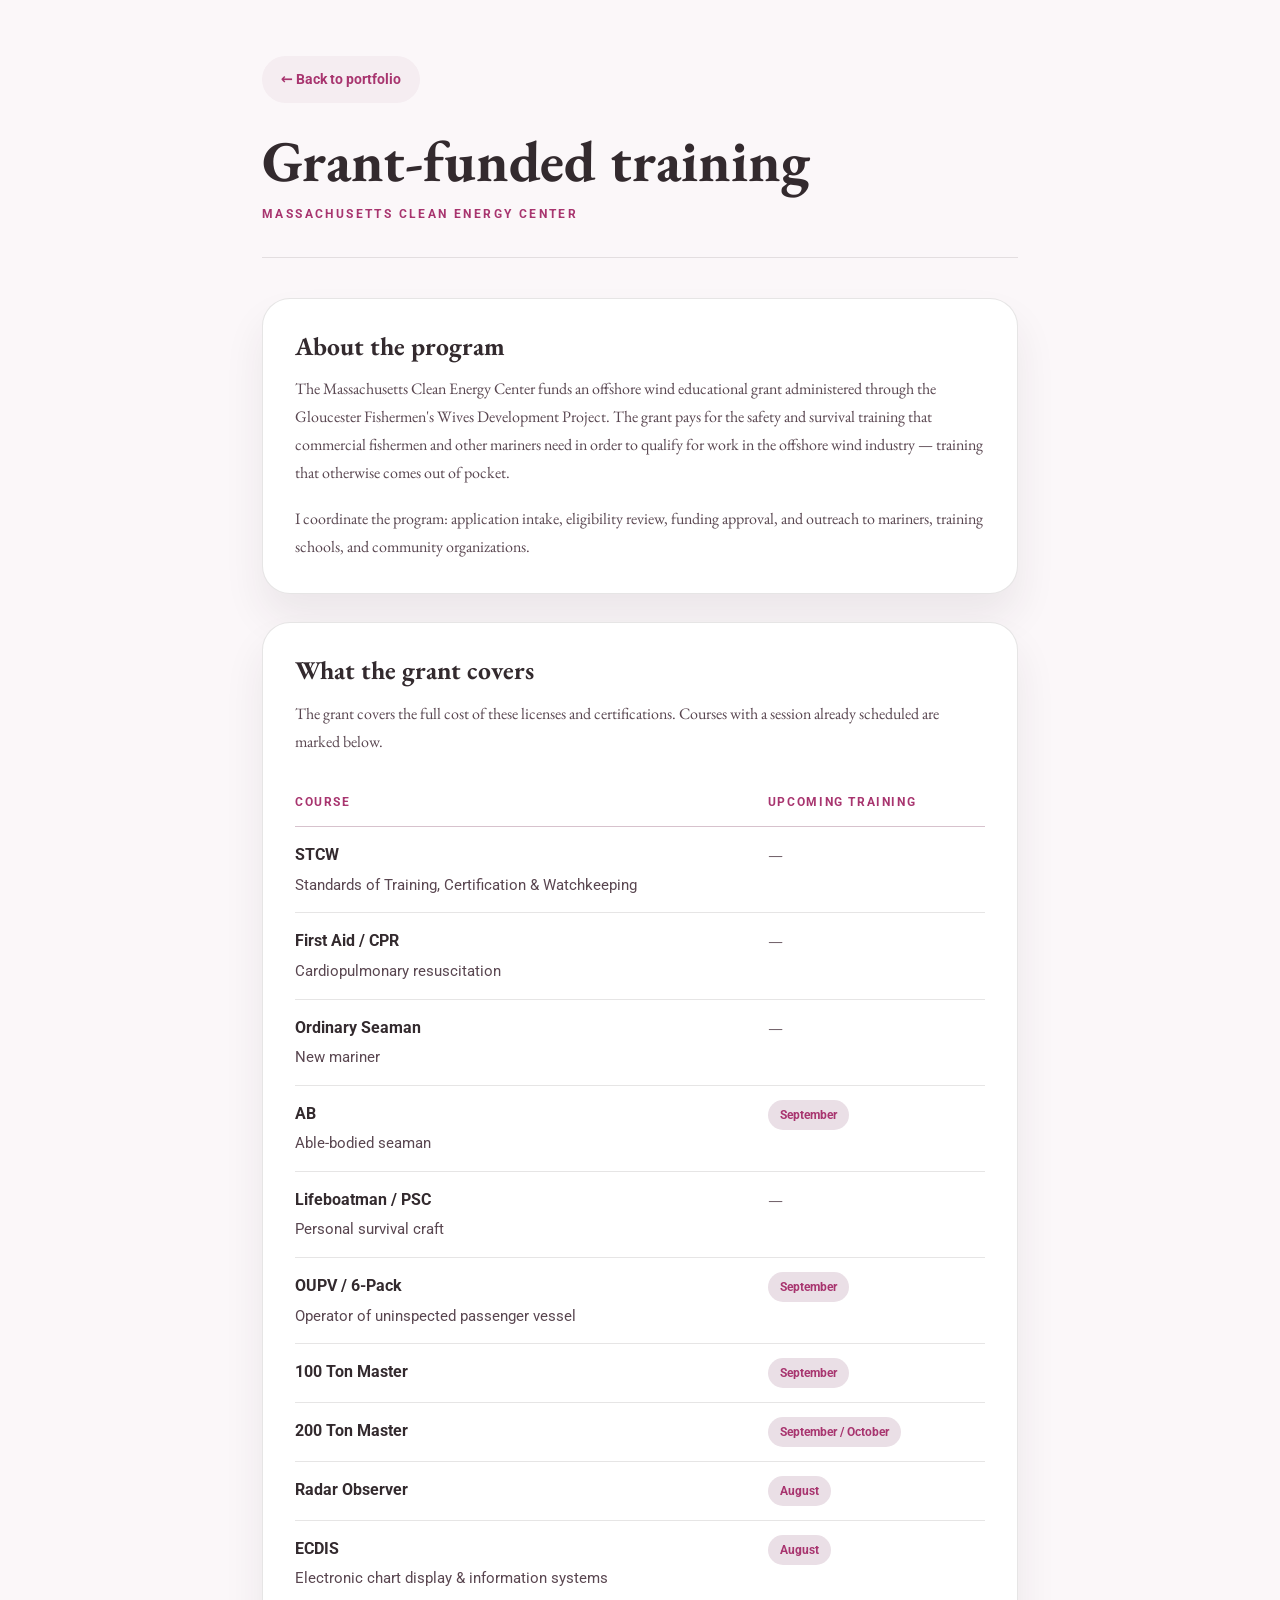
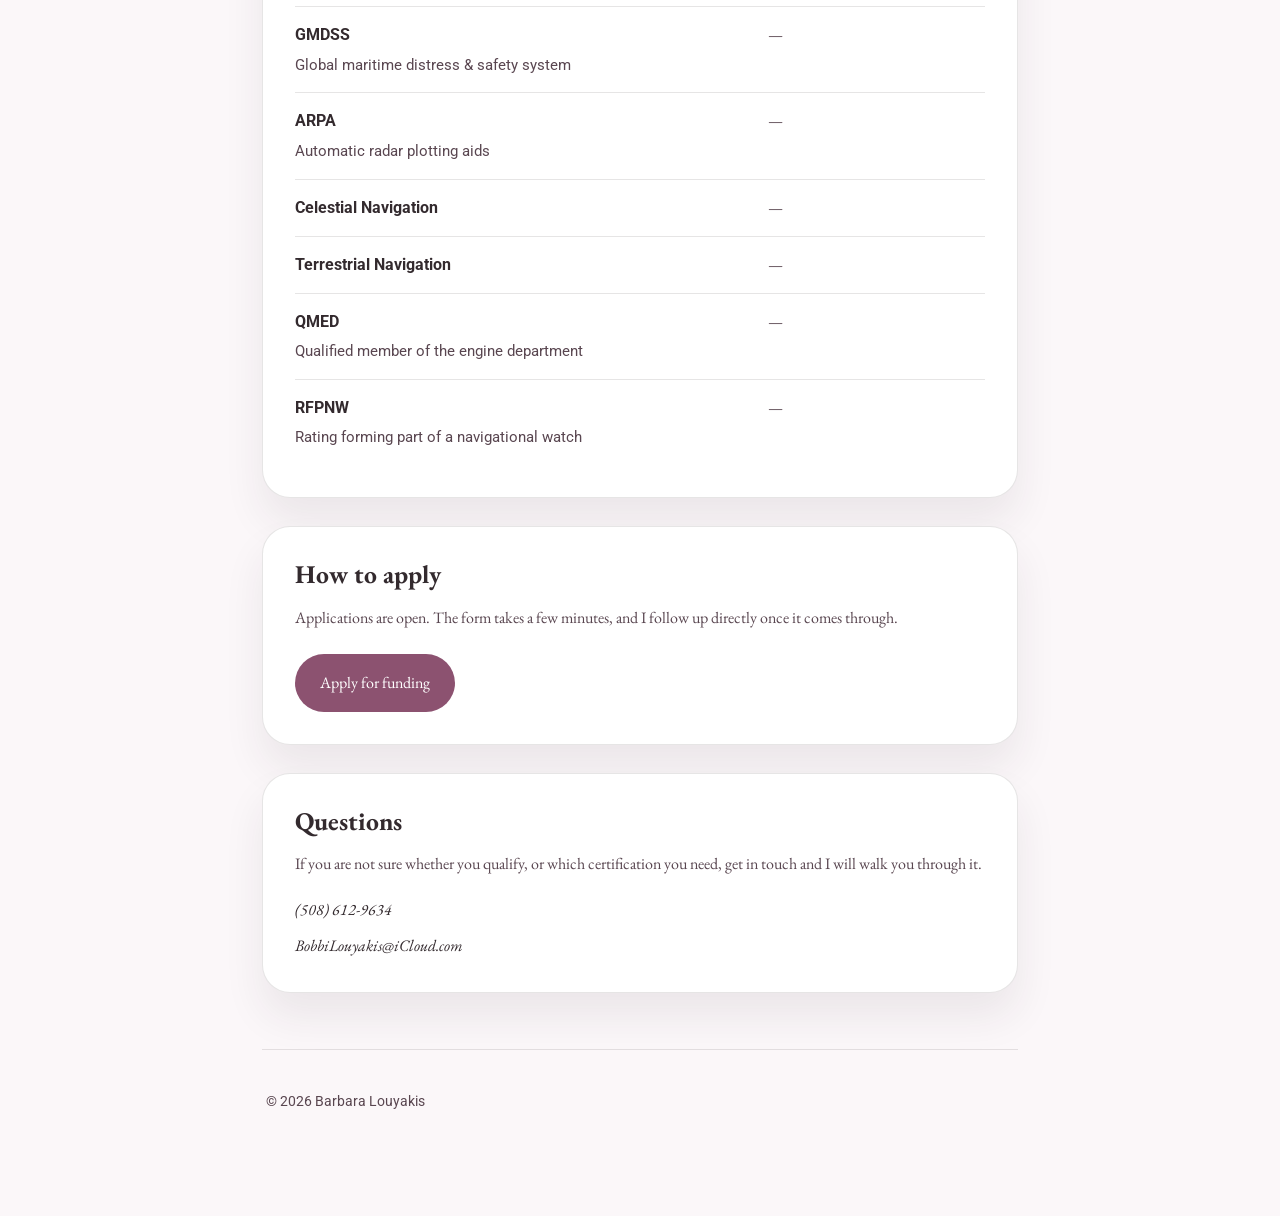
==== grant.html @ a952a066 "Add portfolio site Static portfolio built with HTML5, CSS3, and vanilla ES6 — no framework, no build" ====
<!doctype html>
<html lang="en">
  <head>
    <meta charset="UTF-8" />
    <meta name="viewport" content="width=device-width, initial-scale=1.0" />
    <meta name="author" content="Barbara Louyakis" />
    <meta
      name="description"
      content="Massachusetts Clean Energy Center grant funding for mariner safety and survival training, coordinated through the Gloucester Fishermen's Wives Development Project."
    />
    <title>Grant-Funded Training | Barbara Louyakis</title>
    <link rel="icon" href="assets/icons/logo.png" type="image/png" />
    <link rel="apple-touch-icon" href="assets/icons/logo.png" />
    <link rel="preconnect" href="https://fonts.googleapis.com" />
    <link rel="preconnect" href="https://fonts.gstatic.com" crossorigin />
    <link
      href="https://fonts.googleapis.com/css2?family=EB+Garamond:wght@400;500;600;700&family=Roboto:wght@400;500;700&display=swap"
      rel="stylesheet"
    />
    <link rel="stylesheet" href="css/base.css" />
    <link rel="stylesheet" href="css/layout.css" />
    <link rel="stylesheet" href="css/components.css" />
  </head>
  <body>
    <div class="page-shell">
      <header class="page-header">
        <a href="index.html" class="back-link">← Back to portfolio</a>
        <h1>Grant-funded training</h1>
        <p class="section-label">Massachusetts Clean Energy Center</p>
      </header>
      <main class="project-detail">
        <section>
          <h2>About the program</h2>
          <p>
            The Massachusetts Clean Energy Center funds an offshore wind
            educational grant administered through the Gloucester Fishermen's
            Wives Development Project. The grant pays for the safety and survival
            training that commercial fishermen and other mariners need in order
            to qualify for work in the offshore wind industry — training that
            otherwise comes out of pocket.
          </p>
          <p>
            I coordinate the program: application intake, eligibility review,
            funding approval, and outreach to mariners, training schools, and
            community organizations.
          </p>
        </section>

        <section>
          <h2>What the grant covers</h2>
          <p>
            The grant covers the full cost of these licenses and certifications.
            Courses with a session already scheduled are marked below.
          </p>
          <div class="table-wrap">
            <table class="course-table">
              <caption class="visually-hidden">
                Licenses and certifications covered by the grant, with upcoming
                training sessions
              </caption>
              <thead>
                <tr>
                  <th scope="col">Course</th>
                  <th scope="col">Upcoming training</th>
                </tr>
              </thead>
              <tbody>
                <tr>
                  <th scope="row">
                    STCW
                    <span class="course-full"
                      >Standards of Training, Certification &amp;
                      Watchkeeping</span
                    >
                  </th>
                  <td>
                    <span class="course-none" aria-label="Not yet scheduled"
                      >—</span
                    >
                  </td>
                </tr>
                <tr>
                  <th scope="row">
                    First Aid / CPR
                    <span class="course-full">Cardiopulmonary resuscitation</span>
                  </th>
                  <td>
                    <span class="course-none" aria-label="Not yet scheduled"
                      >—</span
                    >
                  </td>
                </tr>
                <tr>
                  <th scope="row">
                    Ordinary Seaman
                    <span class="course-full">New mariner</span>
                  </th>
                  <td>
                    <span class="course-none" aria-label="Not yet scheduled"
                      >—</span
                    >
                  </td>
                </tr>
                <tr>
                  <th scope="row">
                    AB
                    <span class="course-full">Able-bodied seaman</span>
                  </th>
                  <td><span class="course-when">September</span></td>
                </tr>
                <tr>
                  <th scope="row">
                    Lifeboatman / PSC
                    <span class="course-full">Personal survival craft</span>
                  </th>
                  <td>
                    <span class="course-none" aria-label="Not yet scheduled"
                      >—</span
                    >
                  </td>
                </tr>
                <tr>
                  <th scope="row">
                    OUPV / 6-Pack
                    <span class="course-full"
                      >Operator of uninspected passenger vessel</span
                    >
                  </th>
                  <td><span class="course-when">September</span></td>
                </tr>
                <tr>
                  <th scope="row">100 Ton Master</th>
                  <td><span class="course-when">September</span></td>
                </tr>
                <tr>
                  <th scope="row">200 Ton Master</th>
                  <td><span class="course-when">September / October</span></td>
                </tr>
                <tr>
                  <th scope="row">Radar Observer</th>
                  <td><span class="course-when">August</span></td>
                </tr>
                <tr>
                  <th scope="row">
                    ECDIS
                    <span class="course-full"
                      >Electronic chart display &amp; information systems</span
                    >
                  </th>
                  <td><span class="course-when">August</span></td>
                </tr>
                <tr>
                  <th scope="row">
                    GMDSS
                    <span class="course-full"
                      >Global maritime distress &amp; safety system</span
                    >
                  </th>
                  <td>
                    <span class="course-none" aria-label="Not yet scheduled"
                      >—</span
                    >
                  </td>
                </tr>
                <tr>
                  <th scope="row">
                    ARPA
                    <span class="course-full">Automatic radar plotting aids</span>
                  </th>
                  <td>
                    <span class="course-none" aria-label="Not yet scheduled"
                      >—</span
                    >
                  </td>
                </tr>
                <tr>
                  <th scope="row">Celestial Navigation</th>
                  <td>
                    <span class="course-none" aria-label="Not yet scheduled"
                      >—</span
                    >
                  </td>
                </tr>
                <tr>
                  <th scope="row">Terrestrial Navigation</th>
                  <td>
                    <span class="course-none" aria-label="Not yet scheduled"
                      >—</span
                    >
                  </td>
                </tr>
                <tr>
                  <th scope="row">
                    QMED
                    <span class="course-full"
                      >Qualified member of the engine department</span
                    >
                  </th>
                  <td>
                    <span class="course-none" aria-label="Not yet scheduled"
                      >—</span
                    >
                  </td>
                </tr>
                <tr>
                  <th scope="row">
                    RFPNW
                    <span class="course-full"
                      >Rating forming part of a navigational watch</span
                    >
                  </th>
                  <td>
                    <span class="course-none" aria-label="Not yet scheduled"
                      >—</span
                    >
                  </td>
                </tr>
              </tbody>
            </table>
          </div>
        </section>

        <section>
          <h2>How to apply</h2>
          <p>
            Applications are open. The form takes a few minutes, and I follow up
            directly once it comes through.
          </p>
          <a
            class="button primary"
            href="https://form.jotform.com/253586722565063"
            target="_blank"
            rel="noopener"
            >Apply for funding</a
          >
        </section>

        <section>
          <h2>Questions</h2>
          <p>
            If you are not sure whether you qualify, or which certification you
            need, get in touch and I will walk you through it.
          </p>
          <address class="contact-details">
            <a href="tel:+15086129634">(508) 612-9634</a>
            <a href="mailto:BobbiLouyakis@iCloud.com"
              >BobbiLouyakis@iCloud.com</a
            >
          </address>
        </section>
      </main>

      <footer class="site-footer">
        <p>© 2026 Barbara Louyakis</p>
      </footer>
    </div>
  </body>
</html>
---- css/base.css ----
:root {
  color-scheme: light;

  /* Surfaces — warm off-white with a pink tint */
  --bg: #fbf7f9;
  --surface: #ffffff;
  --surface-muted: #f5edf1;
  --surface-strong: #eadfe6;

  /* Text */
  --text: #332a2e;
  --muted: #594650;

  /* Brand — mauve carries interactive elements, pink is decorative only.
     #f22d92 tops out at 3.77:1 on white, so it never carries small text. */
  --primary: #8c5270;
  --primary-strong: #7a4462;
  --primary-soft: #bf4a86;
  --accent: #f22d92;
  --accent-text: #a8356f;

  --border: rgba(51, 42, 46, 0.12);
  --border-strong: rgba(140, 82, 112, 0.35);
  --shadow: 0 24px 40px rgba(51, 42, 46, 0.08);
  --shadow-lift: 0 16px 28px rgba(51, 42, 46, 0.1);

  --serif: "EB Garamond", Georgia, serif;
  --sans: "Roboto", system-ui, -apple-system, sans-serif;

  font-family: var(--serif);
  font-size: 16px;
  line-height: 1.75;
}

* {
  box-sizing: border-box;
}

html {
  scroll-behavior: smooth;
}

body {
  margin: 0;
  min-height: 100vh;
  background: var(--bg);
  color: var(--text);
}

img {
  display: block;
  max-width: 100%;
}

a {
  color: inherit;
  text-decoration: none;
}

button,
a.button {
  font: inherit;
  cursor: pointer;
}

::selection {
  background: rgba(242, 45, 146, 0.22);
}

body,
input,
button,
textarea,
select {
  font-family: var(--serif);
}

@media (prefers-reduced-motion: reduce) {
  html {
    scroll-behavior: auto;
  }

  *,
  *::before,
  *::after {
    animation-duration: 0.01ms !important;
    animation-iteration-count: 1 !important;
    transition-duration: 0.01ms !important;
  }
}
---- css/layout.css ----
:root {
  --sidebar-w: 320px;
}

.site-shell {
  min-height: 100vh;
}

.skip-link {
  position: fixed;
  left: -9999px;
  top: 0;
  z-index: 20;
  padding: 12px 20px;
  background: var(--primary);
  color: #fff;
  border-radius: 0 0 14px 0;
}

.skip-link:focus {
  left: 0;
}

.sidebar {
  position: fixed;
  top: 0;
  left: 0;
  z-index: 5;
  width: var(--sidebar-w);
  height: 100vh;
  overflow-y: auto;
  padding: 40px 32px;
  background: var(--surface);
  border-right: 1px solid var(--border);
  display: flex;
  flex-direction: column;
  gap: 32px;
}

.brand {
  display: flex;
  align-items: center;
  gap: 16px;
}

.brand-mark {
  width: 56px;
  height: 56px;
  flex: none;
  display: grid;
  place-items: center;
  background: linear-gradient(135deg, var(--accent) 0%, var(--primary) 100%);
  color: white;
  font-size: 1.1rem;
  font-weight: 700;
  border-radius: 18px;
}

.brand-name {
  margin: 0;
  font-size: 1rem;
  font-weight: 700;
}

.brand-tag {
  margin: 4px 0 0;
  font-size: 0.9rem;
  color: var(--muted);
}

.sidebar-nav {
  display: grid;
  gap: 12px;
}

.nav-link {
  display: inline-flex;
  align-items: center;
  gap: 12px;
  padding: 14px 16px;
  border-radius: 14px;
  border: 1px solid transparent;
  background: var(--surface-muted);
  color: var(--text);
  font-size: 0.95rem;
  font-weight: 500;
  transition:
    background-color 180ms ease,
    border-color 180ms ease,
    color 180ms ease;
}

.nav-link:hover,
.nav-link:focus-visible {
  border-color: var(--border-strong);
  background: var(--surface);
  color: var(--accent-text);
}

.nav-link.active {
  background: var(--primary);
  border-color: var(--primary);
  color: #fff;
  font-weight: 700;
}

.sidebar-note {
  margin-top: auto;
  padding: 20px 18px;
  border-radius: 24px;
  background: var(--surface-muted);
  border-left: 3px solid var(--accent);
  color: var(--muted);
  font-size: 0.95rem;
}

.sidebar-note p {
  margin: 0;
}

.content {
  margin-left: var(--sidebar-w);
  padding: 48px 56px;
  max-width: 1200px;
}

.hero-section {
  display: grid;
  grid-template-columns: 1.4fr 0.9fr;
  gap: 48px;
  align-items: start;
}

.section-panel {
  margin-top: 56px;
  padding: 40px;
  border-radius: 36px;
  background: var(--surface);
  box-shadow: var(--shadow);
}

.highlighted-section {
  background: linear-gradient(180deg, var(--surface-muted) 0%, #ffffff 100%);
}

.section-header {
  margin-bottom: 28px;
}

.eyebrow,
.section-label {
  text-transform: uppercase;
  letter-spacing: 0.2em;
  font-size: 0.75rem;
  font-weight: 700;
  color: var(--accent-text);
  margin: 0 0 16px;
}

.hero-copy h1,
.section-panel h2 {
  margin: 0;
  font-size: clamp(2rem, 3vw, 3.4rem);
  line-height: 1.05;
}

.project-card h3,
.work-card h3 {
  margin: 0;
  font-size: 1.5rem;
  line-height: 1.2;
}

.hero-copy p,
.section-panel p,
.project-card p,
.work-card p {
  color: var(--muted);
}

/* The bright pink clears WCAG AA only as large text (3.55:1 on --bg, above
   the 3:1 large-text floor). The h1 never renders below 32px, so it holds
   here — do not reuse this color at body sizes. */
.hero-accent {
  color: var(--accent);
}

.hero-description {
  max-width: 42rem;
  font-size: 1.05rem;
  margin: 24px 0 32px;
}

.hero-actions {
  display: flex;
  flex-wrap: wrap;
  gap: 16px;
}

.button {
  display: inline-flex;
  align-items: center;
  justify-content: center;
  padding: 14px 24px;
  border-radius: 999px;
  border: 1px solid transparent;
  transition:
    transform 180ms ease,
    background-color 180ms ease,
    border-color 180ms ease;
  text-decoration: none;
  font-weight: 700;
}

.button:hover,
.button:focus-visible {
  transform: translateY(-1px);
}

.button.primary {
  color: white;
  background: var(--primary);
}

.button.primary:hover,
.button.primary:focus-visible {
  background: var(--primary-strong);
}

.button.secondary {
  color: var(--accent-text);
  background: rgba(140, 82, 112, 0.1);
}

.button.secondary:hover,
.button.secondary:focus-visible {
  background: rgba(140, 82, 112, 0.18);
}

.button.tertiary {
  color: var(--accent-text);
  background: transparent;
  border-color: var(--border-strong);
}

.button.tertiary:hover,
.button.tertiary:focus-visible {
  background: var(--surface);
  border-color: var(--primary);
}

/* The aspect-ratio holds the box open before any image loads, so the hero
   never jumps. Slides stack on top of each other and cross-fade. */
.hero-slideshow {
  position: relative;
  margin-top: 36px;
  aspect-ratio: 1600 / 670;
  /* The frame lives here rather than on the slides, so it stays steady while
     the photos cross-fade behind it. */
  border: 4px solid var(--accent);
  border-radius: 12px;
  overflow: hidden;
}

.hero-slide {
  position: absolute;
  inset: 0;
  width: 100%;
  height: 100%;
  object-fit: cover;
  opacity: 0;
  transition: opacity 700ms ease;
}

.hero-slide.is-active {
  opacity: 1;
}

.slideshow-dots {
  display: flex;
  justify-content: center;
  gap: 6px;
  margin-top: 12px;
}

/* 24px button around a 9px dot keeps the tap target usable on touch. */
.slideshow-dot {
  width: 24px;
  height: 24px;
  display: grid;
  place-items: center;
  padding: 0;
  border: none;
  border-radius: 999px;
  background: none;
  cursor: pointer;
}

.slideshow-dot::before {
  content: "";
  width: 9px;
  height: 9px;
  border-radius: 999px;
  border: 1px solid var(--primary);
  transition:
    background-color 180ms ease,
    border-color 180ms ease;
}

.slideshow-dot:hover::before {
  border-color: var(--accent);
}

.slideshow-dot[aria-current="true"]::before {
  background: var(--accent);
  border-color: var(--accent);
}

.hero-panel {
  padding: 32px;
  border-radius: 32px;
  background: var(--surface-muted);
}

.panel-headline {
  margin-bottom: 18px;
  color: var(--accent-text);
  font-size: 0.95rem;
  font-weight: 700;
}

.hero-highlights {
  display: grid;
  gap: 18px;
}

.highlight-card {
  padding: 22px;
  border-radius: 24px;
  background: var(--surface);
  border: 1px solid var(--border);
}

.highlight-title,
.project-tag {
  margin: 0 0 10px;
  font-size: 0.92rem;
  font-weight: 700;
  color: var(--accent-text);
}

.highlight-copy {
  margin: 0;
}

.grid {
  display: grid;
  gap: 24px;
}

.cards-grid {
  grid-template-columns: repeat(3, minmax(0, 1fr));
}

.project-card,
.work-card {
  display: flex;
  flex-direction: column;
  padding: 28px;
  border-radius: 28px;
  border: 1px solid var(--border);
  background: var(--surface);
  transition:
    transform 180ms ease,
    border-color 180ms ease,
    box-shadow 180ms ease;
}

.project-card:hover,
.project-card:focus-visible,
.work-card:hover,
.work-card:focus-visible {
  transform: translateY(-2px);
  border-color: var(--border-strong);
  box-shadow: var(--shadow-lift);
}

.project-meta {
  margin-top: auto;
  padding-top: 16px;
  border-top: 1px solid var(--border);
  color: var(--muted);
  font-size: 0.9rem;
}

.skill-groups {
  display: grid;
  gap: 28px;
}

.skill-group h3,
.course-panel h3,
.credential-panel h3 {
  margin: 0 0 14px;
  font-size: 0.78rem;
  font-weight: 700;
  text-transform: uppercase;
  letter-spacing: 0.16em;
  color: var(--accent-text);
}

/* auto-fit so a third or fourth credential block slots in without
   touching the CSS. */
.credential-groups {
  display: grid;
  grid-template-columns: repeat(auto-fit, minmax(270px, 1fr));
  gap: 24px;
  margin-top: 24px;
  align-items: start;
}

.credential-panel {
  padding: 28px;
  border-radius: 28px;
  background: var(--surface-muted);
  border: 1px solid var(--border);
}

.service-branch {
  margin: 0 0 18px;
}

#service .table-wrap {
  margin-top: 0;
}

.course-panel {
  margin-top: 24px;
  padding: 28px;
  border-radius: 28px;
  background: var(--surface-muted);
  border: 1px solid var(--border);
}

.course-panel p {
  margin: 0 0 20px;
  max-width: 52rem;
}

.course-state {
  margin-left: 8px;
  padding: 2px 9px;
  border-radius: 999px;
  background: var(--surface-strong);
  color: var(--muted);
  font-size: 0.72rem;
  font-weight: 400;
  text-transform: uppercase;
  letter-spacing: 0.08em;
}

.highlight-grid {
  display: grid;
  grid-template-columns: 1.3fr 0.9fr;
  gap: 32px;
  align-items: start;
}

.callout-card {
  padding: 28px;
  border-radius: 28px;
  background: var(--surface-strong);
  border: 1px solid var(--border);
}

.callout-title {
  margin: 0 0 14px;
  font-size: 1.1rem;
  font-weight: 700;
  color: var(--text);
}

/* Wide content scrolls inside its own container so the page body never
   scrolls horizontally. */
.table-wrap {
  margin-top: 22px;
  overflow-x: auto;
}

.course-table {
  width: 100%;
  border-collapse: collapse;
  text-align: left;
}

.course-table th,
.course-table td {
  padding: 14px 16px 14px 0;
  border-bottom: 1px solid var(--border);
  vertical-align: top;
}

.course-table td {
  padding-right: 0;
  white-space: nowrap;
}

.course-table thead th {
  font-size: 0.72rem;
  font-weight: 700;
  text-transform: uppercase;
  letter-spacing: 0.14em;
  color: var(--accent-text);
  border-bottom: 1px solid var(--border-strong);
}

.course-table tbody th {
  font-size: 0.98rem;
  font-weight: 700;
  color: var(--text);
}

.course-table tbody tr:last-child th,
.course-table tbody tr:last-child td {
  border-bottom: none;
}

.course-full {
  display: block;
  margin-top: 4px;
  max-width: 30rem;
  font-weight: 400;
  font-size: 0.92rem;
  color: var(--muted);
  white-space: normal;
}

.course-when {
  display: inline-block;
  padding: 4px 12px;
  border-radius: 999px;
  background: var(--surface-strong);
  color: var(--accent-text);
  font-size: 0.78rem;
  font-weight: 700;
}

.course-none {
  color: var(--muted);
}

.visually-hidden {
  position: absolute;
  width: 1px;
  height: 1px;
  margin: -1px;
  padding: 0;
  overflow: hidden;
  clip: rect(0 0 0 0);
  white-space: nowrap;
  border: 0;
}

.callout-actions {
  display: flex;
  flex-wrap: wrap;
  gap: 12px;
  margin-top: 20px;
}

.project-detail .contact-details {
  margin-top: 18px;
  font-size: 1rem;
}

.contact-panel {
  padding-top: 46px;
}

.contact-copy {
  display: grid;
  gap: 24px;
  justify-items: start;
}

.contact-details {
  display: grid;
  gap: 8px;
  margin: 0;
  font-size: 1.05rem;
}

.contact-details a:hover,
.contact-details a:focus-visible {
  color: var(--accent-text);
  text-decoration: underline;
}

.site-footer {
  margin-top: 56px;
  padding: 24px 4px 8px;
  border-top: 1px solid var(--border);
  color: var(--muted);
  font-size: 0.9rem;
}

/* ---------------------------------------------------------------
   Project detail pages (projects/*.html)
   --------------------------------------------------------------- */

.page-shell {
  max-width: 820px;
  margin: 0 auto;
  padding: 56px 32px 80px;
}

.page-header {
  padding-bottom: 32px;
  margin-bottom: 40px;
  border-bottom: 1px solid var(--border);
}

.back-link {
  display: inline-flex;
  align-items: center;
  gap: 8px;
  margin-bottom: 28px;
  padding: 10px 18px;
  border-radius: 999px;
  background: var(--surface-muted);
  border: 1px solid transparent;
  color: var(--accent-text);
  font-family: var(--sans);
  font-size: 0.9rem;
  font-weight: 700;
  transition:
    background-color 180ms ease,
    border-color 180ms ease;
}

.back-link:hover,
.back-link:focus-visible {
  background: var(--surface);
  border-color: var(--border-strong);
}

.page-header h1 {
  margin: 0 0 12px;
  font-size: clamp(2.4rem, 5vw, 3.6rem);
  line-height: 1.05;
}

.page-header .section-label {
  margin: 0;
}

.project-detail {
  display: grid;
  gap: 28px;
}

.project-detail section {
  padding: 32px;
  border-radius: 28px;
  background: var(--surface);
  border: 1px solid var(--border);
  box-shadow: var(--shadow);
}

.project-detail h2 {
  margin: 0 0 14px;
  font-size: 1.6rem;
  line-height: 1.2;
  color: var(--text);
}

.project-detail p {
  margin: 0;
  color: var(--muted);
}

.project-detail ul {
  color: var(--muted);
}

/* Cards that stack prose and lists need the gaps back — .project-detail p
   is margin-free so a lone paragraph sits flush under its heading. */
.project-detail p + ul,
.project-detail ul + p,
.project-detail p + p {
  margin-top: 18px;
}

.project-detail code {
  padding: 2px 7px;
  border-radius: 8px;
  background: var(--surface-muted);
  border: 1px solid var(--border);
  font-family: ui-monospace, SFMono-Regular, Menlo, monospace;
  font-size: 0.88em;
  color: var(--accent-text);
}

.byline {
  font-family: var(--sans);
  font-size: 0.9rem;
}

.section-label .course-state {
  vertical-align: middle;
}

.project-detail .button {
  margin-top: 22px;
}

/* The row already carries the spacing — don't stack both. */
.project-detail .callout-actions .button {
  margin-top: 0;
}

.project-detail li:last-child {
  margin-bottom: 0;
}

.tech-list {
  display: flex;
  flex-wrap: wrap;
  gap: 10px;
  margin: 0;
  padding: 0;
  list-style: none;
}

.tech-list li {
  margin: 0;
  padding: 8px 16px;
  border-radius: 999px;
  background: var(--surface-muted);
  border: 1px solid var(--border);
  color: var(--accent-text);
  font-family: var(--sans);
  font-size: 0.85rem;
  font-weight: 500;
}

/* ---------------------------------------------------------------
   Responsive
   --------------------------------------------------------------- */

@media (max-width: 1280px) {
  :root {
    --sidebar-w: 280px;
  }
}

@media (max-width: 1024px) {
  .sidebar {
    position: static;
    width: auto;
    height: auto;
    overflow-y: visible;
    border-right: none;
    border-bottom: 1px solid var(--border);
  }

  .content {
    margin-left: 0;
  }

  .sidebar-nav {
    grid-template-columns: repeat(auto-fit, minmax(150px, 1fr));
  }

  .sidebar-note {
    margin-top: 0;
  }

  .hero-section,
  .highlight-grid {
    grid-template-columns: 1fr;
  }

  .content {
    padding: 32px 24px;
  }

  .cards-grid {
    grid-template-columns: 1fr;
  }
}

@media (max-width: 700px) {
  .sidebar {
    padding: 28px 20px;
  }

  .content {
    padding: 24px 18px;
  }

  .page-shell {
    padding: 32px 20px 56px;
  }

  .section-panel,
  .project-detail section {
    padding: 28px 22px;
  }

  .hero-copy h1,
  .section-panel h2 {
    font-size: 2.4rem;
  }

  .button {
    width: 100%;
  }
}
---- css/components.css ----
/* Typography assignment — the serif carries headings, the sans carries
   labels, navigation, and anything small or uppercase. */

.brand-name,
.brand-tag,
.nav-link,
.sidebar-note p,
.eyebrow,
.section-label,
.project-tag,
.highlight-title,
.panel-headline,
.callout-title,
.project-meta,
.button,
.site-footer,
.skill-group h3,
.course-panel h3,
.credential-panel h3,
.course-state,
.course-table th,
.course-when,
.byline {
  font-family: var(--sans);
}

.hero-copy h1,
.section-panel h2,
.page-header h1,
.project-detail h2,
.project-card h3,
.work-card h3 {
  font-family: var(--serif);
}

ul {
  margin: 0;
  padding-left: 1.25rem;
}

li {
  margin-bottom: 10px;
}

button,
input,
textarea,
select {
  border: 1px solid var(--border);
  border-radius: 18px;
}

:focus-visible {
  outline: 3px solid rgba(140, 82, 112, 0.45);
  outline-offset: 3px;
}

button:focus,
input:focus,
textarea:focus,
select:focus {
  outline: 3px solid rgba(140, 82, 112, 0.45);
  outline-offset: 3px;
}
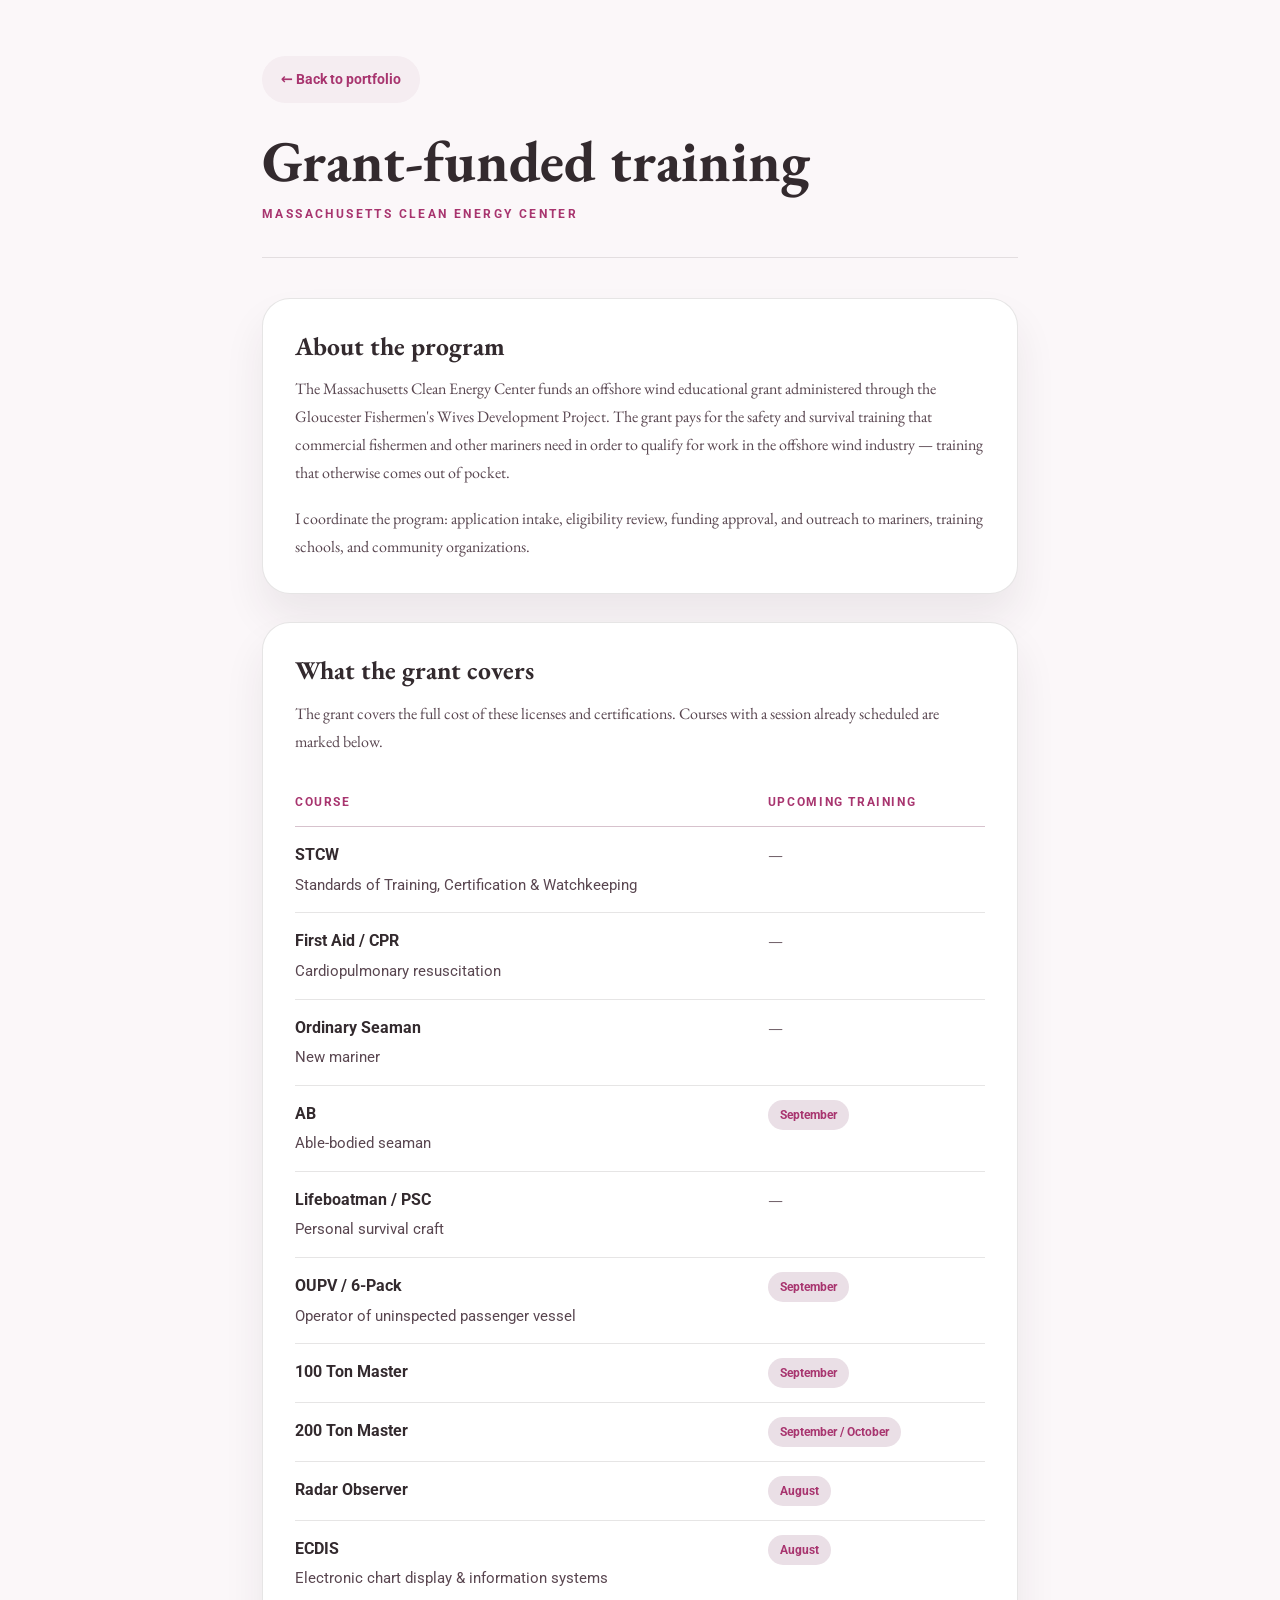
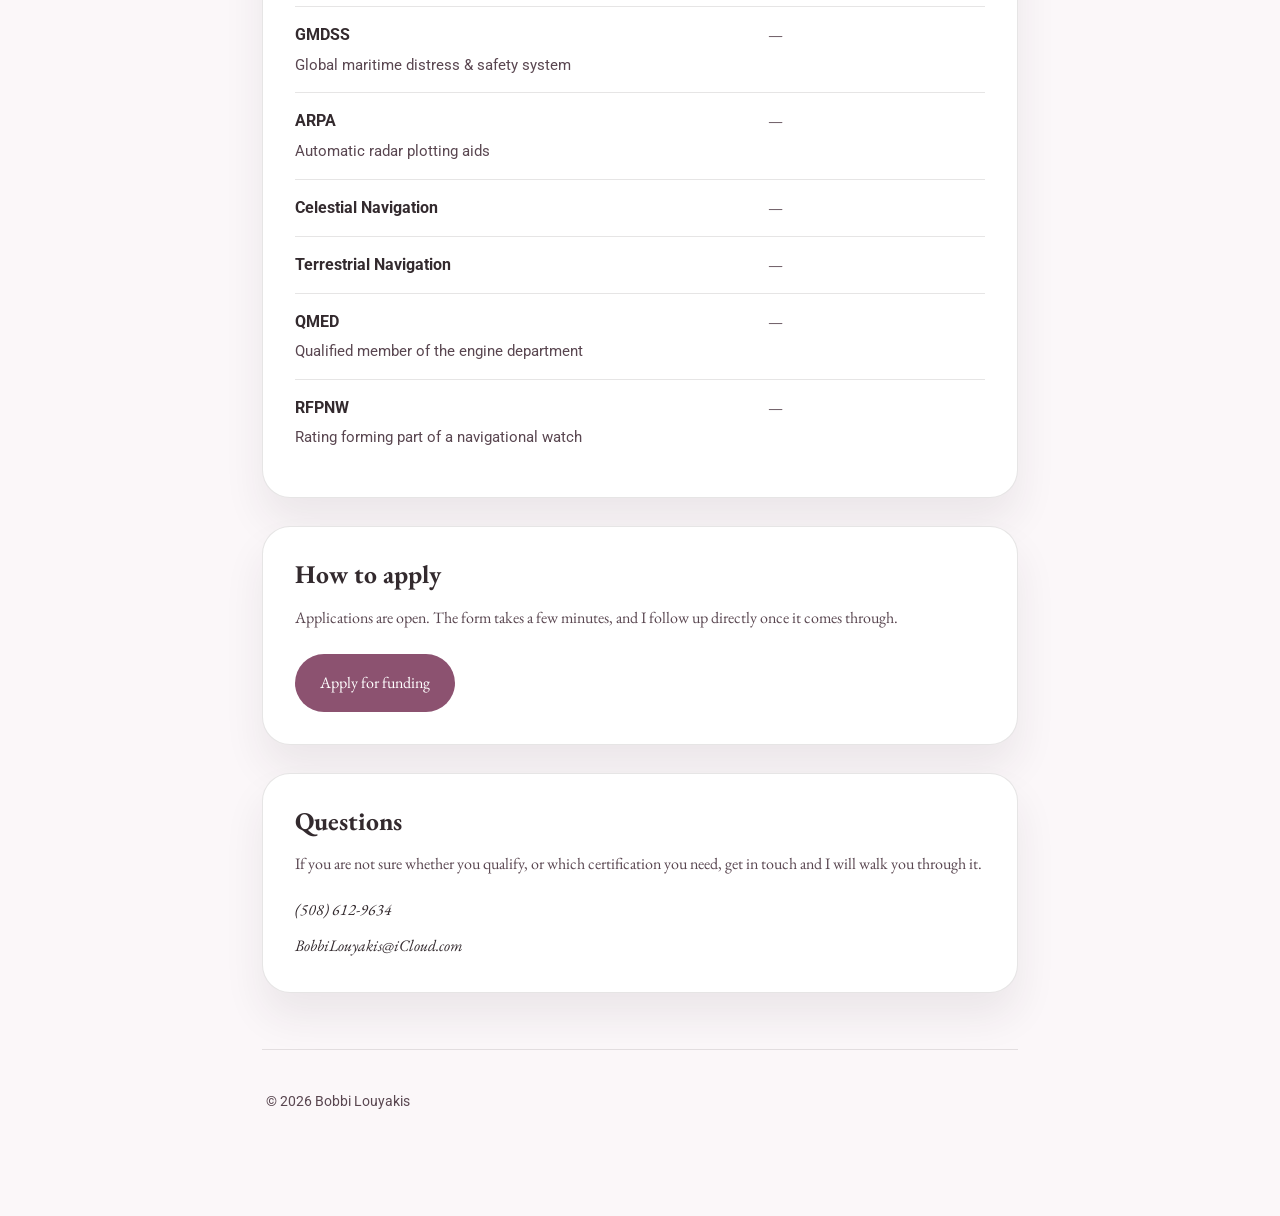
==== commit f325d1ba: "Use "Bobbi" consistently across the site Page titles, author meta tags, and footers said "Barbara" w" ====
--- a/grant.html
+++ b/grant.html
@@ -3,12 +3,12 @@
   <head>
     <meta charset="UTF-8" />
     <meta name="viewport" content="width=device-width, initial-scale=1.0" />
-    <meta name="author" content="Barbara Louyakis" />
+    <meta name="author" content="Bobbi Louyakis" />
     <meta
       name="description"
       content="Massachusetts Clean Energy Center grant funding for mariner safety and survival training, coordinated through the Gloucester Fishermen's Wives Development Project."
     />
-    <title>Grant-Funded Training | Barbara Louyakis</title>
+    <title>Grant-Funded Training | Bobbi Louyakis</title>
     <link rel="icon" href="assets/icons/logo.png" type="image/png" />
     <link rel="apple-touch-icon" href="assets/icons/logo.png" />
     <link rel="preconnect" href="https://fonts.googleapis.com" />
@@ -251,7 +251,7 @@
       </main>
 
       <footer class="site-footer">
-        <p>© 2026 Barbara Louyakis</p>
+        <p>© 2026 Bobbi Louyakis</p>
       </footer>
     </div>
   </body>
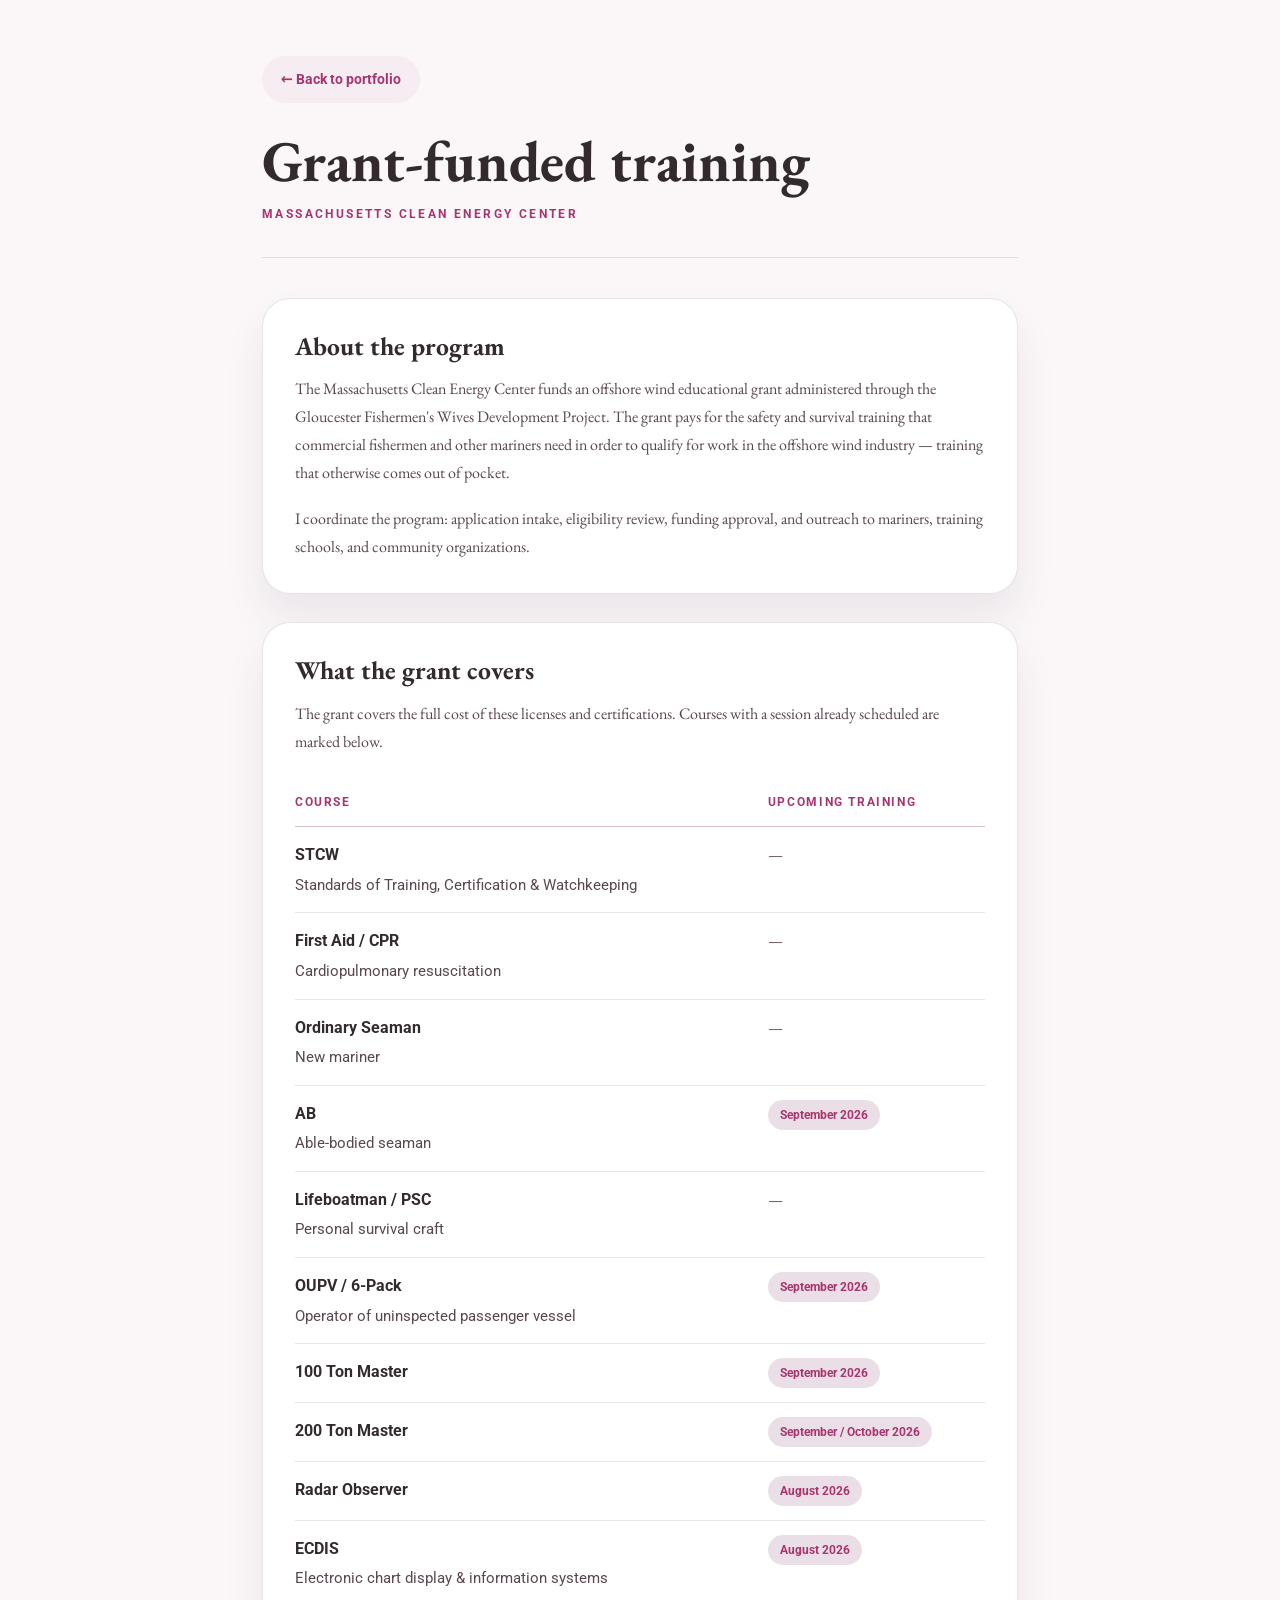
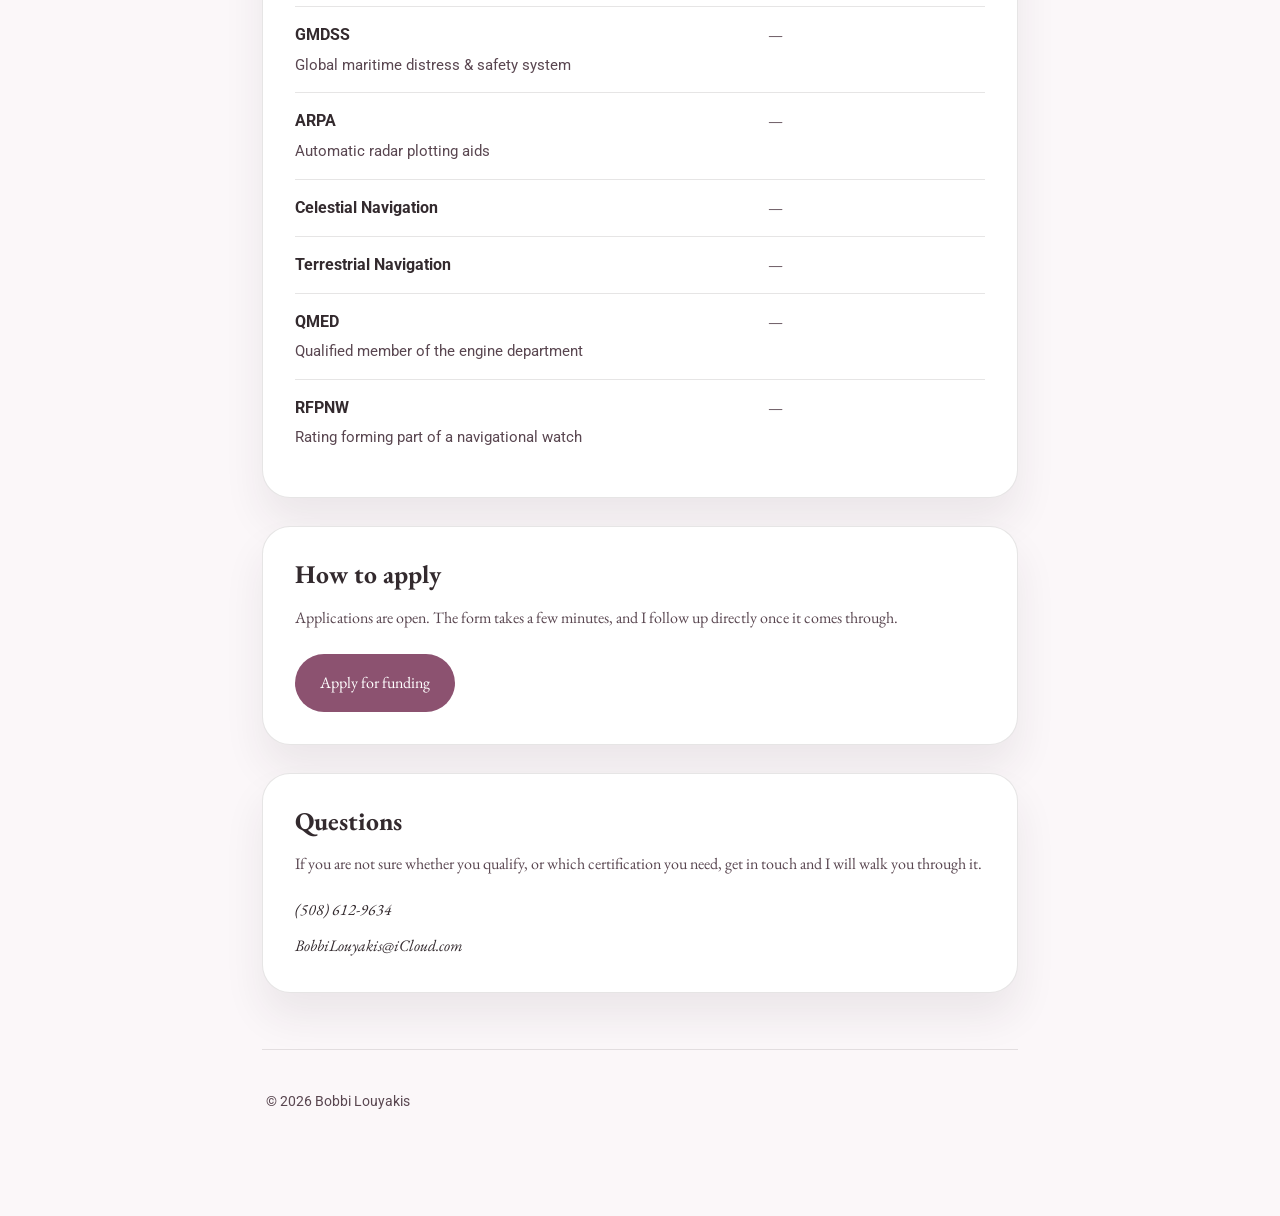
==== commit 322a12c4: "Date the grant sessions and capitalize Mariner The "Upcoming training" column listed bare month name" ====
--- a/grant.html
+++ b/grant.html
@@ -8,6 +8,34 @@
       name="description"
       content="Massachusetts Clean Energy Center grant funding for mariner safety and survival training, coordinated through the Gloucester Fishermen's Wives Development Project."
     />
+    <link
+      rel="canonical"
+      href="https://blouyakis.github.io/portfolio/grant.html"
+    />
+
+    <meta property="og:type" content="article" />
+    <meta property="og:site_name" content="Bobbi Louyakis" />
+    <meta
+      property="og:url"
+      content="https://blouyakis.github.io/portfolio/grant.html"
+    />
+    <meta property="og:title" content="Grant-Funded Mariner Training" />
+    <meta
+      property="og:description"
+      content="Massachusetts Clean Energy Center grant funding covers the full cost of safety, survival, and licensing courses for commercial fishermen and mariners. Applications are open."
+    />
+    <meta
+      property="og:image"
+      content="https://blouyakis.github.io/portfolio/assets/images/og-preview.jpg"
+    />
+    <meta property="og:image:width" content="1200" />
+    <meta property="og:image:height" content="630" />
+    <meta
+      property="og:image:alt"
+      content="Bobbi Louyakis — full-stack developer, mariner, and EMT"
+    />
+    <meta name="twitter:card" content="summary_large_image" />
+
     <title>Grant-Funded Training | Bobbi Louyakis</title>
     <link rel="icon" href="assets/icons/logo.png" type="image/png" />
     <link rel="apple-touch-icon" href="assets/icons/logo.png" />
@@ -17,18 +45,19 @@
       href="https://fonts.googleapis.com/css2?family=EB+Garamond:wght@400;500;600;700&family=Roboto:wght@400;500;700&display=swap"
       rel="stylesheet"
     />
-    <link rel="stylesheet" href="css/base.css" />
-    <link rel="stylesheet" href="css/layout.css" />
-    <link rel="stylesheet" href="css/components.css" />
+    <link rel="stylesheet" href="css/base.css?v=2" />
+    <link rel="stylesheet" href="css/layout.css?v=2" />
+    <link rel="stylesheet" href="css/components.css?v=2" />
   </head>
   <body>
+    <a class="skip-link" href="#main">Skip to main content</a>
     <div class="page-shell">
       <header class="page-header">
         <a href="index.html" class="back-link">← Back to portfolio</a>
         <h1>Grant-funded training</h1>
         <p class="section-label">Massachusetts Clean Energy Center</p>
       </header>
-      <main class="project-detail">
+      <main class="project-detail" id="main">
         <section>
           <h2>About the program</h2>
           <p>
@@ -74,9 +103,7 @@
                     >
                   </th>
                   <td>
-                    <span class="course-none" aria-label="Not yet scheduled"
-                      >—</span
-                    >
+                    <span class="course-none"><span class="visually-hidden">Not yet scheduled</span><span aria-hidden="true">—</span></span>
                   </td>
                 </tr>
                 <tr>
@@ -85,9 +112,7 @@
                     <span class="course-full">Cardiopulmonary resuscitation</span>
                   </th>
                   <td>
-                    <span class="course-none" aria-label="Not yet scheduled"
-                      >—</span
-                    >
+                    <span class="course-none"><span class="visually-hidden">Not yet scheduled</span><span aria-hidden="true">—</span></span>
                   </td>
                 </tr>
                 <tr>
@@ -96,9 +121,7 @@
                     <span class="course-full">New mariner</span>
                   </th>
                   <td>
-                    <span class="course-none" aria-label="Not yet scheduled"
-                      >—</span
-                    >
+                    <span class="course-none"><span class="visually-hidden">Not yet scheduled</span><span aria-hidden="true">—</span></span>
                   </td>
                 </tr>
                 <tr>
@@ -106,7 +129,7 @@
                     AB
                     <span class="course-full">Able-bodied seaman</span>
                   </th>
-                  <td><span class="course-when">September</span></td>
+                  <td><span class="course-when">September 2026</span></td>
                 </tr>
                 <tr>
                   <th scope="row">
@@ -114,9 +137,7 @@
                     <span class="course-full">Personal survival craft</span>
                   </th>
                   <td>
-                    <span class="course-none" aria-label="Not yet scheduled"
-                      >—</span
-                    >
+                    <span class="course-none"><span class="visually-hidden">Not yet scheduled</span><span aria-hidden="true">—</span></span>
                   </td>
                 </tr>
                 <tr>
@@ -126,19 +147,19 @@
                       >Operator of uninspected passenger vessel</span
                     >
                   </th>
-                  <td><span class="course-when">September</span></td>
+                  <td><span class="course-when">September 2026</span></td>
                 </tr>
                 <tr>
                   <th scope="row">100 Ton Master</th>
-                  <td><span class="course-when">September</span></td>
+                  <td><span class="course-when">September 2026</span></td>
                 </tr>
                 <tr>
                   <th scope="row">200 Ton Master</th>
-                  <td><span class="course-when">September / October</span></td>
+                  <td><span class="course-when">September / October 2026</span></td>
                 </tr>
                 <tr>
                   <th scope="row">Radar Observer</th>
-                  <td><span class="course-when">August</span></td>
+                  <td><span class="course-when">August 2026</span></td>
                 </tr>
                 <tr>
                   <th scope="row">
@@ -147,7 +168,7 @@
                       >Electronic chart display &amp; information systems</span
                     >
                   </th>
-                  <td><span class="course-when">August</span></td>
+                  <td><span class="course-when">August 2026</span></td>
                 </tr>
                 <tr>
                   <th scope="row">
@@ -157,9 +178,7 @@
                     >
                   </th>
                   <td>
-                    <span class="course-none" aria-label="Not yet scheduled"
-                      >—</span
-                    >
+                    <span class="course-none"><span class="visually-hidden">Not yet scheduled</span><span aria-hidden="true">—</span></span>
                   </td>
                 </tr>
                 <tr>
@@ -168,25 +187,19 @@
                     <span class="course-full">Automatic radar plotting aids</span>
                   </th>
                   <td>
-                    <span class="course-none" aria-label="Not yet scheduled"
-                      >—</span
-                    >
+                    <span class="course-none"><span class="visually-hidden">Not yet scheduled</span><span aria-hidden="true">—</span></span>
                   </td>
                 </tr>
                 <tr>
                   <th scope="row">Celestial Navigation</th>
                   <td>
-                    <span class="course-none" aria-label="Not yet scheduled"
-                      >—</span
-                    >
+                    <span class="course-none"><span class="visually-hidden">Not yet scheduled</span><span aria-hidden="true">—</span></span>
                   </td>
                 </tr>
                 <tr>
                   <th scope="row">Terrestrial Navigation</th>
                   <td>
-                    <span class="course-none" aria-label="Not yet scheduled"
-                      >—</span
-                    >
+                    <span class="course-none"><span class="visually-hidden">Not yet scheduled</span><span aria-hidden="true">—</span></span>
                   </td>
                 </tr>
                 <tr>
@@ -197,9 +210,7 @@
                     >
                   </th>
                   <td>
-                    <span class="course-none" aria-label="Not yet scheduled"
-                      >—</span
-                    >
+                    <span class="course-none"><span class="visually-hidden">Not yet scheduled</span><span aria-hidden="true">—</span></span>
                   </td>
                 </tr>
                 <tr>
@@ -210,9 +221,7 @@
                     >
                   </th>
                   <td>
-                    <span class="course-none" aria-label="Not yet scheduled"
-                      >—</span
-                    >
+                    <span class="course-none"><span class="visually-hidden">Not yet scheduled</span><span aria-hidden="true">—</span></span>
                   </td>
                 </tr>
               </tbody>
--- a/css/base.css
+++ b/css/base.css
@@ -47,9 +47,12 @@
   color: var(--text);
 }
 
+/* height:auto must ride along with max-width. Without it, a shrunk image keeps
+   the pixel height from its width/height attributes and stretches vertically. */
 img {
   display: block;
   max-width: 100%;
+  height: auto;
 }
 
 a {
--- a/css/layout.css
+++ b/css/layout.css
@@ -276,11 +276,43 @@
   opacity: 1;
 }
 
+/* Dots centre in the row; the pause control sits at the end without
+   pushing them off-centre. */
+.slideshow-controls {
+  display: grid;
+  grid-template-columns: 1fr auto 1fr;
+  align-items: center;
+  margin-top: 12px;
+}
+
 .slideshow-dots {
+  grid-column: 2;
   display: flex;
   justify-content: center;
   gap: 6px;
-  margin-top: 12px;
+}
+
+.slideshow-toggle {
+  grid-column: 3;
+  justify-self: end;
+  padding: 4px 14px;
+  border: 1px solid var(--border-strong);
+  border-radius: 999px;
+  background: var(--surface);
+  color: var(--accent-text);
+  font-family: var(--sans);
+  font-size: 0.78rem;
+  font-weight: 700;
+  cursor: pointer;
+  transition:
+    background-color 180ms ease,
+    border-color 180ms ease;
+}
+
+.slideshow-toggle:hover,
+.slideshow-toggle:focus-visible {
+  background: var(--surface-muted);
+  border-color: var(--primary);
 }
 
 /* 24px button around a 9px dot keeps the tap target usable on touch. */
@@ -393,9 +425,23 @@
   font-size: 0.9rem;
 }
 
+/* auto-fit keeps the groups flowing into as many columns as fit, so the
+   section stays a readable block instead of one very long column. */
 .skill-groups {
   display: grid;
-  gap: 28px;
+  grid-template-columns: repeat(auto-fit, minmax(260px, 1fr));
+  gap: 28px 32px;
+  align-items: start;
+}
+
+/* The non-technical tooling lives here as one line rather than as more chip
+   groups, so the technical stack above keeps the reader's attention. */
+.skills-footnote {
+  margin: 28px 0 0;
+  padding-top: 22px;
+  border-top: 1px solid var(--border);
+  max-width: 60rem;
+  font-size: 0.95rem;
 }
 
 .skill-group h3,
@@ -732,6 +778,51 @@
   list-style: none;
 }
 
+/* Screenshot galleries on the project pages. Wide browser captures stack one
+   per row; phone captures sit three across because they read fine small. */
+.shot-grid {
+  display: grid;
+  gap: 26px;
+  margin-top: 20px;
+}
+
+.shot-grid.phone-shots {
+  grid-template-columns: repeat(3, 1fr);
+  gap: 20px;
+}
+
+.shot {
+  margin: 0;
+}
+
+.shot img {
+  width: 100%;
+  height: auto;
+  border-radius: 16px;
+  border: 1px solid var(--border);
+  box-shadow: var(--shadow-lift);
+}
+
+/* Phone captures carry their own device frame — a second border boxes it twice. */
+.shot-grid.phone-shots .shot img {
+  border: none;
+  border-radius: 12px;
+  box-shadow: none;
+}
+
+.shot figcaption {
+  margin-top: 10px;
+  font-family: var(--sans);
+  font-size: 0.85rem;
+  line-height: 1.5;
+  color: var(--muted);
+}
+
+.shot-grid.phone-shots figcaption {
+  margin-top: 8px;
+  font-size: 0.8rem;
+}
+
 .tech-list li {
   margin: 0;
   padding: 8px 16px;
@@ -766,6 +857,7 @@
 
   .content {
     margin-left: 0;
+    padding: 32px 24px;
   }
 
   .sidebar-nav {
@@ -781,10 +873,6 @@
     grid-template-columns: 1fr;
   }
 
-  .content {
-    padding: 32px 24px;
-  }
-
   .cards-grid {
     grid-template-columns: 1fr;
   }
@@ -816,4 +904,9 @@
   .button {
     width: 100%;
   }
-}
+
+  /* Three phones across gets each one too narrow to read on a handset. */
+  .shot-grid.phone-shots {
+    grid-template-columns: repeat(2, 1fr);
+  }
+}
